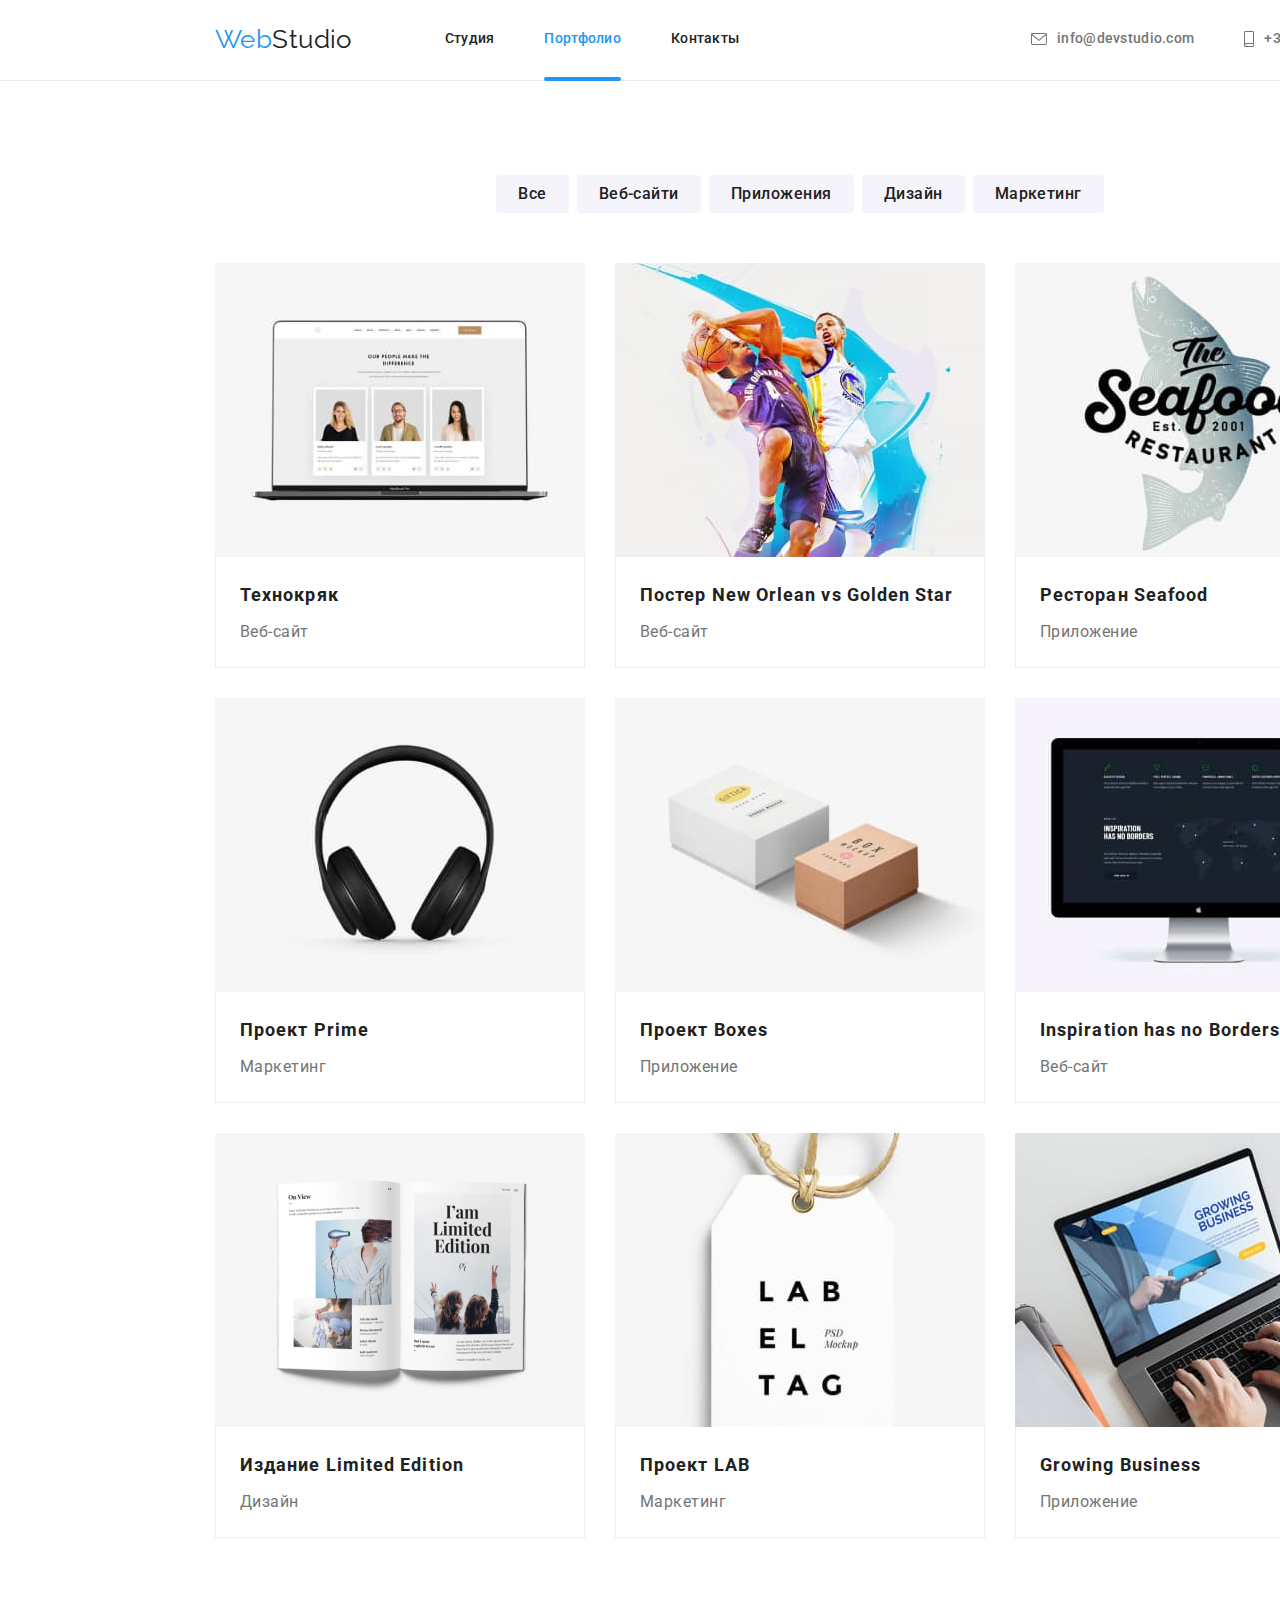
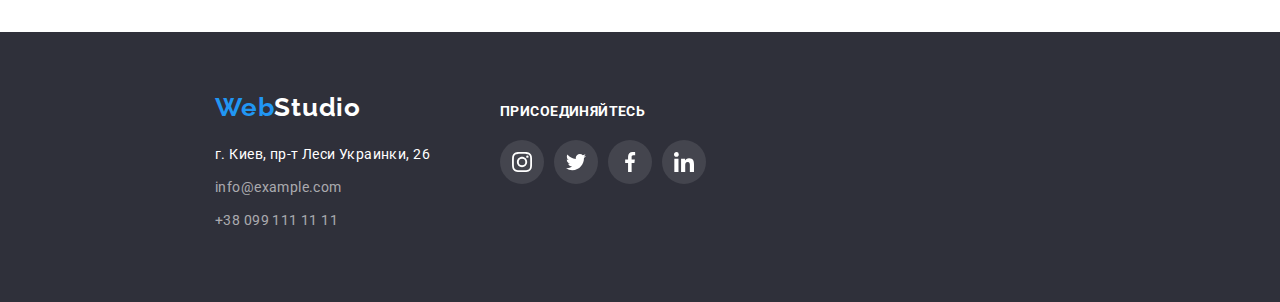
==== portfolio.html @ 532e0c5d "1" ====
<!DOCTYPE html>
<html lang="ru">
<head>
    <meta charset="UTF-8">
    <meta http-equiv="X-UA-Compatible" content="IE=edge">
    <meta name="viewport" content="width=device-width, initial-scale=1.0">
    <title>Portfolio</title>
    <link href="https://fonts.googleapis.com/css2?family=Raleway:wght@700&family=Roboto:wght@400;500;700;900&display=swap"
        rel="stylesheet">
    <link rel="stylesheet" href="https://cdnjs.cloudflare.com/ajax/libs/modern-normalize/1.1.0/modern-normalize.min.css">
    <link rel="stylesheet" href="./css/styles.css">
</head>

<body>
    
    <header class="nav">
        <div class="container">
            <nav class="main-nav">
                <a href="" class="logo-studio"><span class="logo-web">Web</span>Studio</a>
                <ul class="header-nav">
                    <li class="item"><a href="./index.html">Студия</a></li>
                    <li class="item"><a href="" class="link current">Портфолио</a></li>
                    <li class="item"><a href="">Контакты</a></li>
    
                </ul>
                <ul class="header-contacts">
                    <li class="item">
                        <a href="mailto:info@devstudio.com" class="header-nav-mail">
                            <svg width="16" height="12" class="icon-header">
                                <use href="./image/sprite.svg#icon-envelope"></use>
                            </svg>
                            info@devstudio.com
                        </a>
                    </li>
                    <li class="item">
                        <a href="tel:+380961111111" class="header-nav-tel">
                            <svg width="10" height="16" class="icon-header">
                                <use href="./image/sprite.svg#icon-smartphone"></use>
                            </svg>
                            +38 096 111 11 11
                        </a>
                    </li>
                </ul>
            </nav>
        </div>
    </header>


    <main class="section">
        <div class="container">
            <ul class="button-item">
                <li class="item">
                    <button class="button-portfolio" type="button-portfolio">Все</button>
                </li>
                <li class="item">
                    <button class="button-portfolio" type="button-portfolio">Веб-сайти</button>
                </li>
                <li class="item">
                    <button class="button-portfolio" type="button-portfolio">Приложения</button>
                </li>
                <li class="item">
                    <button class="button-portfolio" type="button-portfolio">Дизайн</button>
                </li>
                <li class="item">
                    <button class="button-portfolio" type="button">Маркетинг</button>
                </li>
            </ul>
            
            <ul class="work-list">

                <li>
                    
                    <a href="" class="work-link">
                        <div class="thumb">
                            <img src="./image/5.jpg" width="370" alt="Відкритий ноут">
                            <p class="subtitle-position">Ресурс предлагает комплексные предложения с разным уровнем функционала и сервисов.
                                Все это
                                позволит посетителю получить
                                исчерпывающие сведения о компании или частном лице.
                            </p>
                        </div>
                                                                                                                                                                                                            
                        <div class="border-card">
                            <h2 class="title">Технокряк</h2>
                            <p class="subtitle">Веб-сайт</p>
                    
                        </div>
                    </a>
                                                                                          
                </li>
                

                <li>
                    
                    <a href="" class="work-link">
                        <div class="thumb">
                            <img src="./image/6.jpg" width="370" alt="Баскетбол">
                            <p class="subtitle-position">Ресурс предлагает комплексные предложения с разным уровнем функционала и сервисов.
                                Все это
                                позволит посетителю получить
                                исчерпывающие сведения о компании или частном лице.
                            </p>
                        </div>
                        
                        <div class="border-card">
                            <h2 class="title">Постер New Orlean vs Golden Star</h2>
                            <p class="subtitle">Веб-сайт</p>
                        </div>
                    </a>
                                                                              
                </li>

                <li>
                    
                    <a href="" class="work-link">
                        <div class="thumb">
                            <img src="./image/7.jpg" width="370" alt="Постер риби">
                            <p class="subtitle-position">Ресурс предлагает комплексные предложения с разным уровнем функционала и сервисов.
                                Все это
                                позволит посетителю получить
                                исчерпывающие сведения о компании или частном лице.
                            </p>
                        </div>
                        
                        <div class="border-card">
                            <h2 class="title">Ресторан Seafood</h2>
                            <p class="subtitle">Приложение</p>
                        </div>
                    </a>
                                                                               
                </li>

                <li>
                    
                    <a href="" class="work-link">
                        <div class="thumb">
                            <img src="./image/8.jpg" width="370" alt="Навушники">
                            <p class="subtitle-position">Ресурс предлагает комплексные предложения с разным уровнем функционала и сервисов.
                                Все это
                                позволит посетителю получить
                                исчерпывающие сведения о компании или частном лице.
                            </p>
                        </div>
                        
                        <div class="border-card">
                            <h2 class="title">Проект Prime</h2>
                            <p class="subtitle">Маркетинг</p>
                        </div>
                    </a>
                                                                         
                </li>

                <li>
                    
                    <a href="" class="work-link">
                        <div class="thumb">
                            <img src="./image/9.jpg" width="370" alt="Коробки">
                            <p class="subtitle-position">Ресурс предлагает комплексные предложения с разным уровнем функционала и сервисов.
                                Все это
                                позволит посетителю получить
                                исчерпывающие сведения о компании или частном лице.
                            </p>
                        </div>
                        
                        <div class="border-card">
                            <h2 class="title">Проект Boxes</h2>
                            <p class="subtitle">Приложение</p>
                        </div>
                    </a>
                                       
                </li>

                <li>
                    
                    <a href="" class="work-link">
                        <div class="thumb">
                            <img src="./image/10.jpg" width="370" alt="Мак">
                            <p class="subtitle-position">Ресурс предлагает комплексные предложения с разным уровнем функционала и сервисов.
                                Все это
                                позволит посетителю получить
                                исчерпывающие сведения о компании или частном лице.
                            </p>
                        </div>
                        
                        <div class="border-card">
                            <h2 class="title">Inspiration has no Borders</h2>
                            <p class="subtitle">Веб-сайт</p>
                        </div>
                    </a>
                                   
                </li>

                <li>
                    
                    <a href="" class="work-link">
                        <div class="thumb">
                            <img src="./image/11.jpg" width="370" alt="Відкрита книга">
                            <p class="subtitle-position">Ресурс предлагает комплексные предложения с разным уровнем функционала и сервисов.
                                Все это
                                позволит посетителю получить
                                исчерпывающие сведения о компании или частном лице.
                            </p>
                        </div>
                        
                        <div class="border-card">
                            <h2 class="title">Издание Limited Edition</h2>
                            <p class="subtitle">Дизайн</p>
                        </div>
                    </a>
                                      
                </li>

                <li>
                    
                    <a href="" class="work-link">
                        <div class="thumb">
                            <img src="./image/12.jpg" width="370" alt="Кулон">
                            <p class="subtitle-position">Ресурс предлагает комплексные предложения с разным уровнем функционала и сервисов.
                                Все это
                                позволит посетителю получить
                                исчерпывающие сведения о компании или частном лице.
                            </p>
                        </div>
                        
                        <div class="border-card">
                            <h2 class="title">Проект LAB</h2>
                            <p class="subtitle">Маркетинг</p>
                        </div>
                    </a>
                    
                </li>

                <li>
                    
                    <a href="" class="work-link">
                        <div class="thumb">
                            <img src="./image/13.jpg" width="370" alt="Відкритий ноут">
                            <p class="subtitle-position">Ресурс предлагает комплексные предложения с разным уровнем функционала и сервисов.
                                Все это
                                позволит посетителю получить
                                исчерпывающие сведения о компании или частном лице.
                            </p>
                        </div>
                        
                        <div class="border-card">
                            <h2 class="title">Growing Business</h2>
                            <p class="subtitle">Приложение</p>
                        </div>
                    </a>
                                        
                </li>
            
            </ul>
        </div>
    
    </main>

    <footer class="footer-phone">
        <div class="general-footer">
            <div class="container-footer">
                <a href="" class="logo-studio-white"><span class="logo-web">Web</span>Studio</a>
                <address>
                    <p class="address-block">
                        <span class="city-address">г. Киев, пр-т Леси Украинки, 26</span>
                        <a href="maito:info@example.com" class="link">info@example.com</a>
                        <a href="tel:+380991111111" class="link">+38 099 111 11 11</a>
                    </p>
                </address>
            </div>
    
            <div class="container-join">
                <h3 class="join-title">ПРИСОЕДИНЯЙТЕСЬ</h3>
                <ul class="social-links-join">
                    <li class="item">
                        <a href="" class="link-join">
                            <svg width="20" height="20" class="icon">
                                <use href="./image/sprite.svg#icon-instagram"></use>
                            </svg>
                        </a>
                    </li>
                    <li class="item">
                        <a href="" class="link-join">
                            <svg width="20" height="20" class="icon">
                                <use href="./image/sprite.svg#icon-twitter"></use>
                            </svg>
                        </a>
                    </li>
                    <li class="item">
                        <a href="" class="link-join">
                            <svg width="20" height="20" class="icon">
                                <use href="./image/sprite.svg#icon-facebook"></use>
                            </svg>
                        </a>
                    </li>
                    <li class="item">
                        <a href="" class="link-join">
                            <svg width="20" height="20" class="icon">
                                <use href="./image/sprite.svg#icon-linkedin"></use>
                            </svg>
                        </a>
                    </li>
                </ul>
            </div>
        </div>
    
    </footer>


</body>
</html>
---- css/styles.css ----
:root{
    --primary-text-color:#FFFFFF;
    --title-text-color:#212121;
    --subtitle-text-color:#757575;
    --link-text-color:#2196F3;
    --transition-duration: 250ms;
    --transition-timing-function: cubic-bezier(0.4, 0, 0.2, 1);
}

ul{
    list-style: none;
}

.list {
    padding: 0;
    margin: 0;

    list-style: none;
}

body{
    font-family:'Roboto', sans-serif;
    font-size: 14px;
    line-height: 1.14;
    letter-spacing: 0.03em;

    color: var(--title-text-color);
}

h1,h2,h3,p,ul {
    margin: 0;
    padding: 0;
}

.container {
    width: 1200px;
    margin-left: auto;
    margin-right: auto;
    padding-left: 15px;
    padding-right: 15px;
}

.section {
    width: 1600px;
    margin-left: auto;
    margin-right: auto;
    padding-top: 94px;
    padding-bottom: 94px;
    /* outline: 2px solid tomato; */

}

img {
    display: block;
}

/* Хедер */

.header-nav{
    padding: 0;
    margin: 0;
    display: flex;
    margin-left: 93px;
    
}

.nav{
    width: 1600px;
    margin-left: auto;
    margin-right: auto;
    border-bottom: 1px solid #ECECEC;
    /* outline: 2px solid tomato; */

    background-color: var(--primary-text-color);
}


/* Колір логотипу */

.logo-web, .logo-studio{
    font-family: 'Raleway';
    font-size: 26px;
    line-height: 1.19;
    text-decoration: none;

    color: var(--link-text-color);
}

.logo-studio{
    color: var(--title-text-color);

    transition: color var(--transition-duration) var(--transition-timing-function);
}

.logo-studio:hover{
    color: var(--link-text-color);
}

/* Кольори ссилок хедера */


.main-nav{
    display: flex;
    align-items: center;
    padding-top: 24px;
    padding-bottom: 25px;
    
}

/* .header-nav .item:not(:last-child){
    margin-right: 50px;
} */

.header-nav .item + .item{
    margin-left: 50px;
}

.header-contacts{
    display: flex;
    margin-left: auto;
}

.header-contacts .item + .item{
    margin-left: 50px;
}

.header-nav a{
    text-decoration: none;
    font-weight: 500;
    letter-spacing: 0.02em;

    color: var(--title-text-color);

    transition: color var(--transition-duration) var(--transition-timing-function);
    
}

.header-nav a:hover, 
.header-nav a:focus{
    fill: #2196F3;
    color: var(--link-text-color);
}

.header-nav-mail{
    display: flex;
    align-items: center;
    text-decoration: none;
    font-weight: 500;
    letter-spacing: 0.02em;

    color: var(--subtitle-text-color);

    transition: color var(--transition-duration) var(--transition-timing-function);
}

.header-nav-mail:hover,
.header-nav-mail:focus {
    color: var(--link-text-color);
}


.header-nav-tel{
    display: flex;
    align-items: center;
    text-decoration: none;
    font-weight: 500;
    letter-spacing: 0.02em;

    color: var(--subtitle-text-color);

    transition: color var(--transition-duration) var(--transition-timing-function);
}

.header-nav-tel:hover,
.header-nav-tel:focus {
    color: var(--link-text-color);
}


.icon-header{
    fill: var(--subtitle-text-color);
    align-items: center;
    margin-right: 10px;

    transition: fill var(--transition-duration) var(--transition-timing-function);
}

/* .icon-header:hover{
    fill: var(--link-text-color);
} */

.header-nav-mail:hover .icon-header{
    fill: var(--link-text-color);
}

.header-nav-tel:hover .icon-header {
    fill: var(--link-text-color);
}


.header-nav .link.current{
    color: var(--link-text-color); 
   
}



.item{
    position: relative;
}


.current::after {
    content: "";
    display: flex;
    position: absolute;
    width: 100%;
    height: 4px;
    top: 46px;
    
    background: #2196F3;
    border-radius: 2px;

}




/* Герой */

.section-overlay{
    max-width: 1600px;
    height: 600px;
    margin-left: auto;
    margin-right: auto;
    padding-top: 200px;
    /* outline: 2px tomato solid; */

    background-image: linear-gradient( rgba(47, 48, 58, 0.4), rgba(47, 48, 58, 0.4)),
    url(../image/Img.jpg);

    background-size: contain;
    background-repeat: no-repeat;
    background-position: center;
    /* border: 1px solid #000000; */
    box-shadow: 0px 4px 4px rgba(0, 0, 0, 0.25);
}

.section-exception {
    width: 1600px;
    margin-left: auto;
    margin-right: auto;
    padding-top: 94px;
    /* outline: 2px solid tomato; */
}

.section-title{
    margin-bottom: 50px;

    font-weight: 700;
    font-size: 36px;
    line-height: 1.17;
    text-align: center;
}

.section-item{
    display: flex;
    justify-content:space-between;
}

.title-text{
    margin-bottom: 10px;

    font-size: 14px;
    font-weight: 700;
    text-transform: uppercase;
    
}

.subtitle-text{
    line-height: 1.71;    

    color: var(--subtitle-text-color);
}

.title-name{
    margin-bottom: 10px;
    margin-top: 30px;

    font-weight: 500;
    font-size: 16px;
    line-height: 1.19;
    text-align: center;
    
}

.text-item {
    display: flex;
    justify-content: space-between;

}

.text-item .item{
    display: block;
    max-width: 270px;
}

.item .box-icon{
    width: 270px;
    height: 120px;
    background-color: #F5F4FA;
    border-radius: 4px;
    margin-bottom: 30px;
}


.box-icon{
    display: flex;
    justify-content: center;
    align-items: center;
}

/* .icon-antenna::before{
    background-image: url(../image/antenna\ 1.svg);
} */

/* .icon-clock::before{
    background-image: url(../image/clock\ 1.svg);
} */

/* .icon-diagram::before{
    background-image: url(../image/diagram\ 1.svg);
} */

/* .icon-astronaut::before{
    background-image: url(../image/astronaut\ 1.svg);
} */

/* .text-item .item {
    max-width: 270px;

} */


.image-position {
    position: relative;

}

.thumb-position {
    position: absolute;

    display: flex;
    justify-content: center;
    align-items: center;
    width: 370px;
    height: 70px;
    background: rgba(47, 48, 58, 0.8);
    bottom: 0;

}

.title-position{
    
    font-family: 'Roboto';
    font-style: normal;
    font-weight: 700;
    font-size: 14px;
    line-height: 1.14;
    letter-spacing: 0.03em;
    text-transform: uppercase;

    color: var(--primary-text-color);

}





.team-item{
    display: flex;
    justify-content: space-between;
}

.team-item .item{
    border-radius: 0px 0px 4px 4px;
    box-shadow: 0px 1px 3px rgba(0, 0, 0, 0.12), 0px 1px 1px rgba(0, 0, 0, 0.14), 0px 2px 1px rgba(0, 0, 0, 0.2);

    background-color: var(--primary-text-color);
}

.section-team {
    width: 1600px;
    margin-left: auto;
    margin-right: auto;
    padding-top: 94px;
    padding-bottom: 94px;
    /* outline: 2px solid tomato; */

    background-color: #F5F4FA;

}

.hero {
    text-align: center;
    
}

.social-links{
    display: flex;
    margin-top: 16px;
    margin-bottom: 30px;
    justify-content: space-evenly;
}


.social-links .icon{
    fill: #AFB1B8;

    transition: fill var(--transition-duration) var(--transition-timing-function);
    
}

.link .icon:hover {
    fill: var(--primary-text-color);
    
}

.social-links .link{
    display: flex;
    justify-content: center;
    align-items: center;
    
    width: 44px;
    height: 44px;
    border-radius: 50%;
    background-color: var(--primary-text-color);

    transition: background-color var(--transition-duration) var(--transition-timing-function);
    
}

.social-links .link:hover{
    background-color: #2196F3;
}

.link:hover .icon{
    fill: var(--primary-text-color);
}


/* Колір головного заголовку(Ефективні...)*/

.hero-title {
    margin-bottom: 30px;

    font-weight: 900;
    font-size: 44px;
    line-height: 1.36;
    text-align: center;
    letter-spacing: 0.06em;
    text-transform: uppercase;
    text-align: center;

    color: var(--primary-text-color);
     
}


/* Колір заголовків посад команди */
.subtitle-specialty{

    font-size: 16px;
    line-height: 1.19;
    text-align: center;

    color: var(--subtitle-text-color);
}


/* Button */

.button{
    padding: 10px 32px 10px 32px;
    border-radius: 4px;
    border: 0;
    min-width: 200px;
    
    font-weight: 700;
    font-size: 16px;
    line-height: 1.88;
    letter-spacing: 0.06em;
    cursor: pointer;
    
    color: var(--primary-text-color);
    background-color: var(--link-text-color);
}



/* Нова секція */

.svg-list{
    display: flex;
}


.svg-list .section-icon{
    width: 170px;
    height: 92px;
    border: 1px solid #AFB1B8;
    border-radius: 4px;
}

.svg-list .item + .item{
    margin-left: 30px;
}

.section-icon .link{
    display: block;
    width: 170px;
    height: 92px;
}

.section-icon .link{
    display: flex;
    justify-content: center;
    align-items: center;
}


.icon-group{
    fill: #AFB1B8;

    transition: fill var(--transition-duration) var(--transition-timing-function);
}

.link:hover .icon-group {
    fill: #2196F3;
}

.section-icon:hover {
    border: 1px solid var(--link-text-color);

    transition: border var(--transition-duration) var(--transition-timing-function);
}


/* Футер */


.footer-phone{
    width: 1600px;
    margin-left: auto;
    margin-right: auto;

    background-color: #2F303A;
}

.general-footer {
    display: flex;
    width: 1200px;
    margin-left: auto;
    margin-right: auto;
    padding-left: 15px;
    padding-right: 15px;

}

.container-footer{
    padding-top: 60px;
    padding-bottom: 60px;
    

}

.container-join {
    display: block;
    padding-left: 70px;
    padding-top: 72px;

}

.join-title{
    margin-bottom: 20px;

    color: var(--primary-text-color);
    font-family: 'Roboto';
    font-weight: 700;
    font-size: 14px;
    line-height: 1.14
    letter-spacing: 0.03em;
    text-transform: uppercase;  
    
}

.link .icon{
    display: block;
    justify-content: center;
    align-items: center;
       
}

.link-join{
    display: flex;
    background-color: rgba(255, 255, 255, 0.1);
    width: 44px;
    height: 44px;
    border-radius: 50%;
    justify-content: center;
    align-items: center;

    transition: background-color var(--transition-duration) var(--transition-timing-function);
}

.link-join:hover{
    background: var(--link-text-color);
}


.social-links-join .item + .item{
    margin-left: 10px;
    
}

/* .social-links-join .item:not(:last-child){
    margin-right: 10px;
} */


.social-links-join .icon{
    fill: var(--primary-text-color);
    
}

.logo-studio-white{
    text-decoration: none;
    font-family: 'Raleway';
    font-weight: 700;
    font-size: 26px;
    line-height: 1.19;
    letter-spacing: 0.03em;

    color: #FFFFFF;
}

.city-address{
    display: block;
    margin-bottom: 9px;
    margin-top: 20px;

    font-style: normal;
    line-height: 1.71;
    letter-spacing: 0.03em;
    
    color: #FFFFFF;
}

.address-block .link{
    width:max-content;
}

.address-block .link{
    display: block;
    margin-bottom: 9px;

    font-style: normal;
    line-height: 1.7;
    letter-spacing: 0.03em;
    text-decoration: none;

    color: rgba(255, 255, 255, 0.6);


    transition: color var(--transition-duration) var(--transition-timing-function);
}

.address-block a:hover,
.address-block a:focus {
    color: var(--link-text-color);
}



.social-links-join{
    display: flex;
}


/* Портфоліо */

.button-portfolio{
    padding: 6px 22px 6px 22px;
    border-radius: 4px;
    border: 0;

    font-family: 'Roboto';
    font-style: normal;
    font-weight: 500;
    font-size: 16px;
    line-height: 1.63;
    text-align: center;
    letter-spacing: 0.03em;
    cursor: pointer;

    color: var(--title-text-color);
    background-color: #F5F4FA;


    transition: background-color var(--transition-duration) var(--transition-timing-function),
    color var(--transition-duration) var(--transition-timing-function),
    box-shadow var(--transition-duration) var(--transition-timing-function);
    
}

.button-portfolio:hover,
.button-portfolio:focus{
    color: var(--primary-text-color);
    background: var(--link-text-color);
    box-shadow: 0px 3px 1px rgba(0, 0, 0, 0.1), 0px 1px 2px rgba(0, 0, 0, 0.08), 0px 2px 2px rgba(0, 0, 0, 0.12);
}

.button-item{
    display:flex;
    justify-content: center;
    
}

.button-item .item + .item{
    margin-left: 8px;
    
}

.work-list .title{
    margin-top: 20px;
    margin-bottom: 4px;
    margin-left: 24px;
    display: inline-block;

    font-family: 'Roboto';
    font-style: normal;
    font-weight: 700;
    font-size: 18px;
    line-height: 2;
    letter-spacing: 0.06em;

    color: #212121;

}

.work-list .subtitle{
    font-family: 'Roboto';
    font-style: normal;
    font-weight: 400;
    font-size: 16px;
    line-height: 1.88;
    letter-spacing: 0.03em;
    color: #757575;
    margin-bottom: 20px;
    margin-left: 24px;

    
}

.work-list{
    margin-top: 50px;
    display: flex;
    flex-wrap: wrap;
    justify-content: space-between;
}

.border-card{
    border-bottom: 1px solid #EEEEEE;
    border-left: 1px solid #EEEEEE;
    border-right: 1px solid #EEEEEE;
    
}


.work-list li{
    margin-bottom: 30px;
    /* border: 1px solid #EEEEEE;
    justify-content: space-between; */
}

.work-list li:nth-last-child(-n + 3){
    margin-bottom: 0;
}

.work-link{
    display: block;
    text-decoration: none;

    transition: box-shadow var(--transition-duration) var(--transition-timing-function);

    
}

.work-link:hover{
    box-shadow: 0px 1px 1px rgba(0, 0, 0, 0.12), 0px 4px 4px rgba(0, 0, 0, 0.06), 1px 4px 6px rgba(0, 0, 0, 0.16);
}



/* Виїзд тексту */

.thumb{
    overflow: hidden;
    
    position: relative;

}

.subtitle-position{
    position: absolute;
    top: 0;
    right: 0;
    opacity: 1;
  

    font-family: 'Roboto';
    font-style: normal;
    font-weight: 400;
    font-size: 18px;
    line-height: 1.56;
    letter-spacing: 0.03em;


    color: var(--primary-text-color);
    background: rgba(33, 150, 243, 0.9);

    padding-top: 63px;
    padding-left: 24px;
    padding-bottom: 63px;
    padding-right: 24px;

    transform: translateY(100%);

    transition: transform var(--transition-duration) var(--transition-timing-function);
    

}

.work-link:hover .subtitle-position {
    opacity: 1;

    transform: translateY(0);
 
}


/* Модальне вікно */

.backdrop{
    position: fixed;
    top: 0;
    left: 0;
    width: 100%;
    height: 100%;
   
   
    background-color: rgba(0, 0, 0, 0.2);

    transition: opacity 1000ms cubic-bezier(0.4, 0, 0.2, 1);
}


.modal{
    position: absolute;
    width: 528px;
    height: 581px;
    background: #FFFFFF;
    box-shadow: 0px 1px 3px rgba(0, 0, 0, 0.12), 0px 1px 1px rgba(0, 0, 0, 0.14), 0px 2px 1px rgba(0, 0, 0, 0.2);
    border-radius: 4px;

    top: 50%;
    left: 50%;
    transform: translate(-50%, -50%) scale(1);

    transition: transform 750ms cubic-bezier(0.4, 0, 0.2, 1);

}


.backdrop.is-hidden .modal{
    transform: translate(-50%, -50%) scale(0);
}


.backdrop.is-hidden{
    opacity: 0;
    pointer-events: none;
}


.button-close{
    display: flex;
    justify-content: center;
    align-items: center;

    width: 30px;
    height: 30px;

    background-color: var(--primary-text-color);
    border: 1px solid rgba(0, 0, 0, 0.1);
    border-radius: 50%;
    cursor: pointer;

    transition: fill var(--transition-duration) var(--transition-timing-function);
    
}


.button-thumb{
    display: flex;
    justify-content: right;
    margin-top: 8px;
    margin-right: 8px;
}


.button-close:hover{
    fill: var(--link-text-color);

}
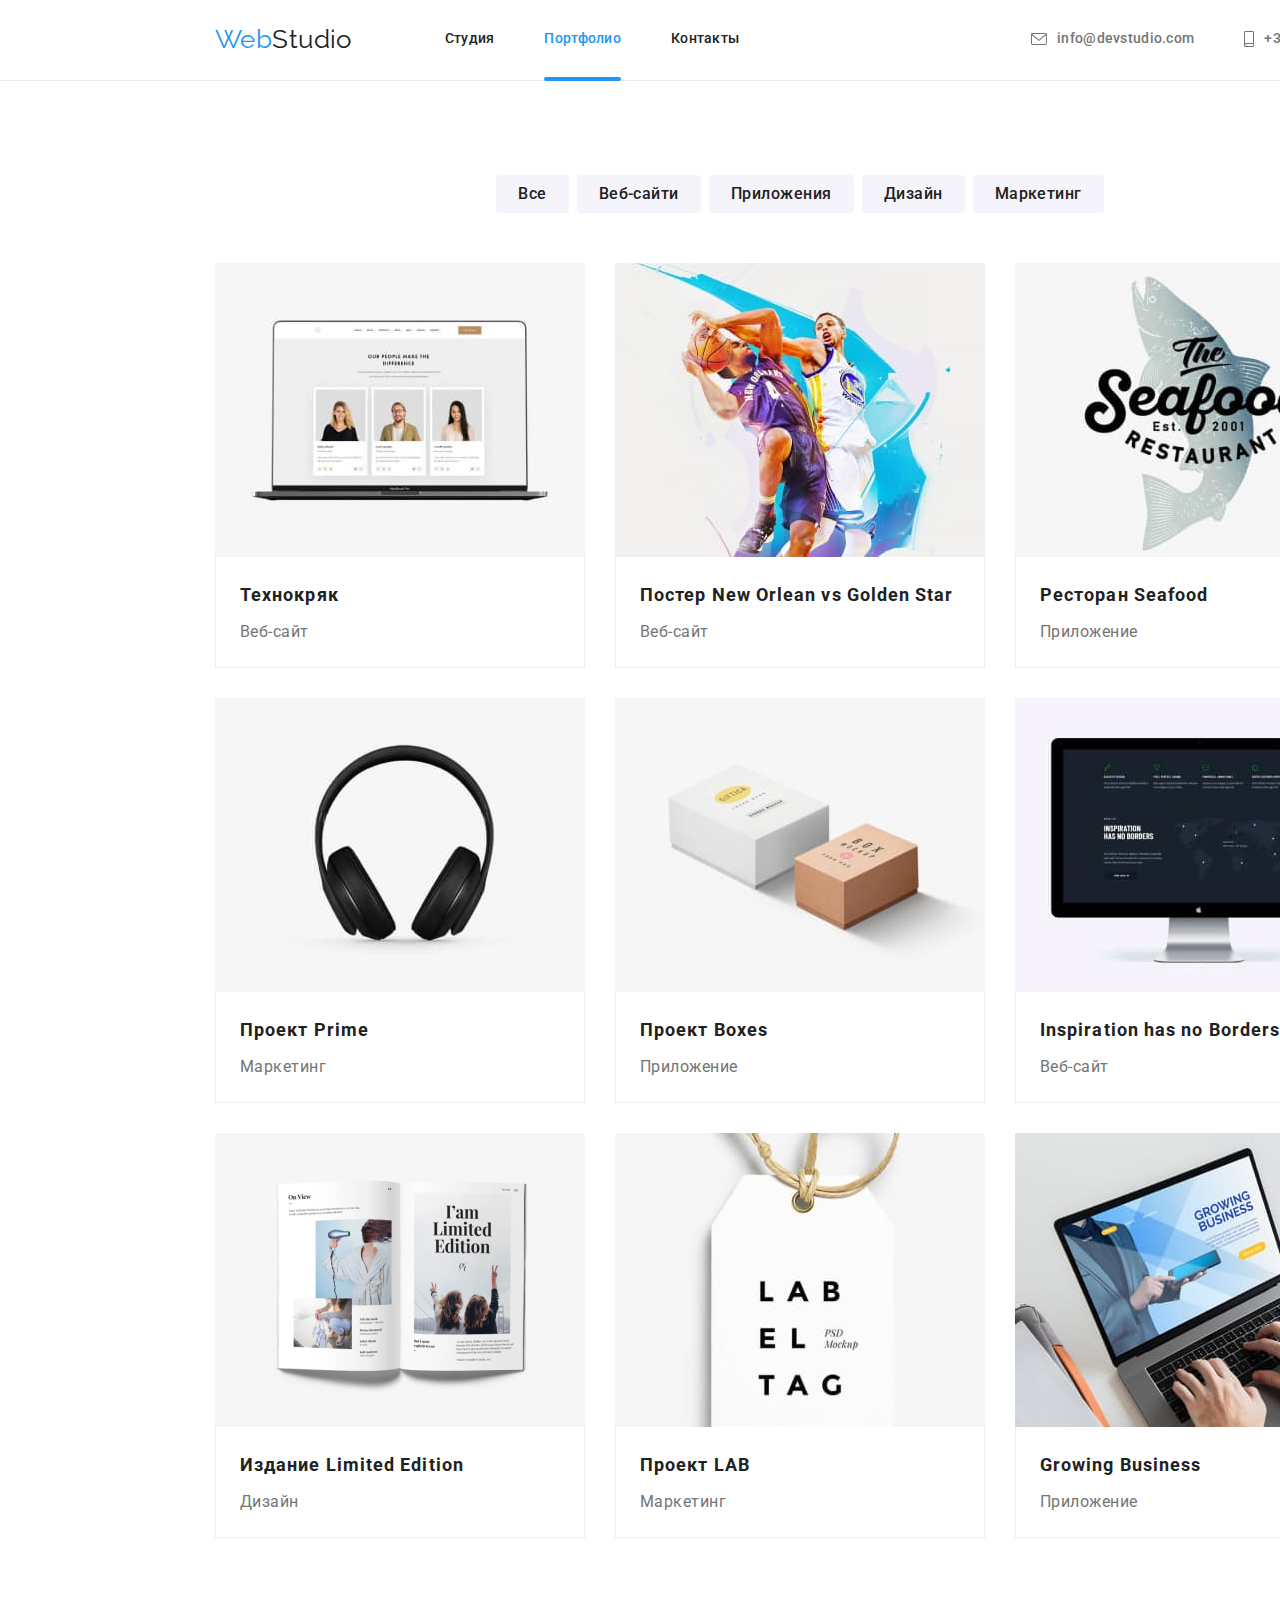
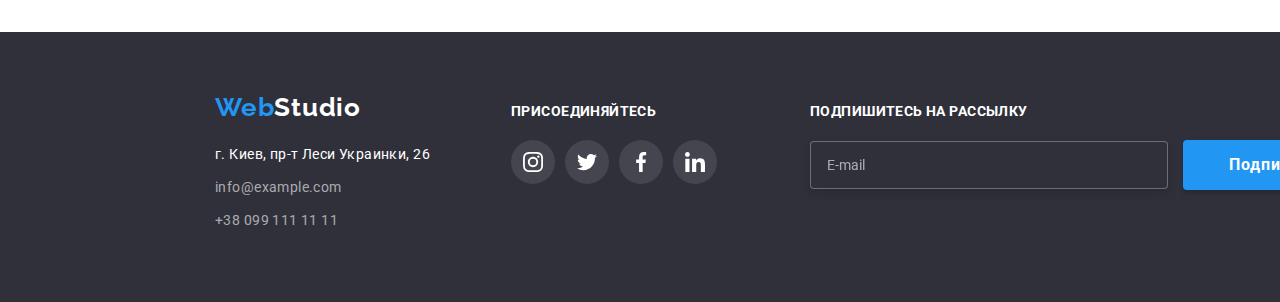
==== commit 4de01632: "6" ====
--- a/portfolio.html
+++ b/portfolio.html
@@ -50,16 +50,16 @@
         <div class="container">
             <ul class="button-item">
                 <li class="item">
-                    <button class="button-portfolio" type="button-portfolio">Все</button>
-                </li>
-                <li class="item">
-                    <button class="button-portfolio" type="button-portfolio">Веб-сайти</button>
-                </li>
-                <li class="item">
-                    <button class="button-portfolio" type="button-portfolio">Приложения</button>
-                </li>
-                <li class="item">
-                    <button class="button-portfolio" type="button-portfolio">Дизайн</button>
+                    <button class="button-portfolio" type="button">Все</button>
+                </li>
+                <li class="item">
+                    <button class="button-portfolio" type="button">Веб-сайти</button>
+                </li>
+                <li class="item">
+                    <button class="button-portfolio" type="button">Приложения</button>
+                </li>
+                <li class="item">
+                    <button class="button-portfolio" type="button">Дизайн</button>
                 </li>
                 <li class="item">
                     <button class="button-portfolio" type="button">Маркетинг</button>
@@ -301,6 +301,20 @@
                     </li>
                 </ul>
             </div>
+
+            <div class="container-form">
+            
+                <form class="form-footer">
+            
+                    <label class="form-title" for="mail">Подпишитесь на рассылку</label>
+                    <input type="email" name="mail" id="mail" placeholder="E-mail">
+            
+            
+                    <button type="submit">Подписаться</button>
+            
+                </form>
+            
+            </div>
         </div>
     
     </footer>
--- a/css/styles.css
+++ b/css/styles.css
@@ -32,6 +32,7 @@
     padding: 0;
 }
 
+
 .container {
     width: 1200px;
     margin-left: auto;
@@ -497,6 +498,10 @@
     background-color: var(--link-text-color);
 }
 
+.button:hover{
+    background-color: teal;
+}
+
 
 
 /* Нова секція */
@@ -577,10 +582,12 @@
 
 .container-join {
     display: block;
-    padding-left: 70px;
+    padding-left: 81px;
     padding-top: 72px;
 
 }
+
+
 
 .join-title{
     margin-bottom: 20px;
@@ -803,6 +810,7 @@
 
 
 
+
 /* Виїзд тексту */
 
 .thumb{
@@ -925,4 +933,248 @@
 
 }
 
-
+.form-title{
+    display: block;
+    margin-bottom: 20px;
+    
+    color: var(--primary-text-color);
+    font-family: 'Roboto';
+    font-weight: 700;
+    font-size: 14px;
+    line-height: 1.14 letter-spacing: 0.03em;
+    text-transform: uppercase;
+}
+
+
+/* Форма до модального вікна  */
+
+.form-modal{
+    /* width: 528px; */
+    /* outline: 2px solid tomato; */
+    /* margin-left: auto;
+    margin-right: auto; */
+    padding-top: 30px;
+    padding-left: 40px;
+    padding-right: 40px;
+}
+
+.form-field{
+    /* outline: 2px solid blue; */
+    margin-bottom: 28px;
+    display: flex;
+    flex-direction: column;
+    position: relative;
+   
+}
+
+.form-field .name,
+.form-field .tel,
+.form-field .mail{
+
+    /* margin-bottom: 4px; */
+
+    /* font-family: 'Roboto';
+    font-style: normal; */
+    font-weight: 400;
+    font-size: 12px;
+    line-height: 1.16;
+    letter-spacing: 0.01em;
+
+    color: var(--subtitle-text-color);
+
+    position: absolute;
+    top: 50%;
+    left: 40px;
+    
+    transform: translateY(-50%);
+
+    transition: transform 250ms cubic-bezier(0.4, 0, 0.2, 1);
+
+    cursor: pointer;
+    
+}
+
+.form-field input:focus + label,
+.form-field input:not(:placeholder-shown) + label{
+    transform: translateY(-40px); 
+}
+
+
+.form-field .icon{
+    position: absolute;
+    
+    top: 50%;
+    left: 12px;
+    
+    transform: translateY(-50%);
+
+    cursor: pointer;
+}
+
+
+/* .form-field input ~ .icon{
+    background-color: blue;
+    border-radius: 2px;
+} */
+
+.form-field input{
+    padding-left: 40px;
+    padding-right: 16px;
+    padding-top: 12px;
+    padding-bottom: 12px;
+
+    /* margin-bottom: 28px; */
+
+    border: 1px solid rgba(33, 33, 33, 0.2);
+    border-radius: 4px;
+
+    cursor: pointer;
+}
+
+.form-field textarea{
+    border: 1px solid rgba(33, 33, 33, 0.2);
+    border-radius: 4px;
+
+}
+
+.form-field .comment{
+    width: max-content;
+    font-size: 12px;
+    line-height: 14px;
+    letter-spacing: 0.01em;
+
+    color: var(--subtitle-text-color);
+    margin-bottom: 4px;
+}
+
+textarea {
+    resize: none;
+    padding-left: 16px;
+    padding-right: 16px;
+    padding-top: 12px;
+    padding-bottom: 12px;
+}
+
+
+.title-form{
+    /* font-family: 'Roboto'; */
+    /* font-style: normal; */
+    font-weight: 700;
+    font-size: 20px;
+    line-height: 1.15;
+    text-align: center;
+    /* letter-spacing: 0.03em; */
+
+    color: var(--title-text-color);
+
+    margin-top: 2px;
+}
+
+
+.button-form{
+    display: flex;
+    justify-content: center;
+
+    margin-top: 30px;
+
+}
+
+.button-form button{
+    display: flex;
+    width: 200px;
+    height: 50px;
+    justify-content: center;
+    align-items: center;
+
+    cursor: pointer;
+
+    background: var(--link-text-color);
+    box-shadow: 0px 4px 4px rgba(0, 0, 0, 0.15);
+    border: 0;
+    border-radius: 4px;
+    
+
+    /* font-family: 'Roboto';
+    font-style: normal; */
+    font-weight: 700;
+    font-size: 16px;
+    line-height: 1.88;
+    letter-spacing: 0.06em;
+
+    color: var(--primary-text-color);
+    
+}
+
+.button-form button:hover{
+    background-color: teal;
+}
+
+
+.form-link{
+    background-color: #2196F3;
+}
+
+
+/* Форма до футера */
+
+.container-form {holder
+    display: block;
+    padding-left: 93px;
+    padding-top: 72px;
+
+}
+
+.form-footer input{
+    
+    width: 358px;
+    padding-left: 16px;
+    padding-top: 15px;
+    padding-bottom: 15px;
+    padding-right: 16px;
+
+    background-color: #2F303A;
+
+    border: 1px solid rgba(255, 255, 255, 0.3);
+    filter: drop-shadow(0px 4px 4px rgba(0, 0, 0, 0.15));
+    border-radius: 4px;
+
+}
+
+
+.form-footer input::placeholder{
+    color: rgba(255, 255, 255, 0.6);
+}
+
+
+.form-footer button{
+    width: 200px;
+    height: 50px;
+
+    margin-left: 12px;
+
+    background: var(--link-text-color);
+    box-shadow: 0px 4px 4px rgba(0, 0, 0, 0.15);
+    border-radius: 4px;
+    border: 0;
+
+    /* font-family: 'Roboto'; */
+    /* font-style: normal; */
+    font-weight: 700;
+    font-size: 16px;
+    line-height: 1.88;
+    
+    letter-spacing: 0.06em;
+
+    color: var(--primary-text-color);
+    cursor: pointer;
+    
+}
+
+.form-footer button:hover{
+    background-color: teal;
+}
+
+
+.link-form{
+    color: var(--link-text-color);
+}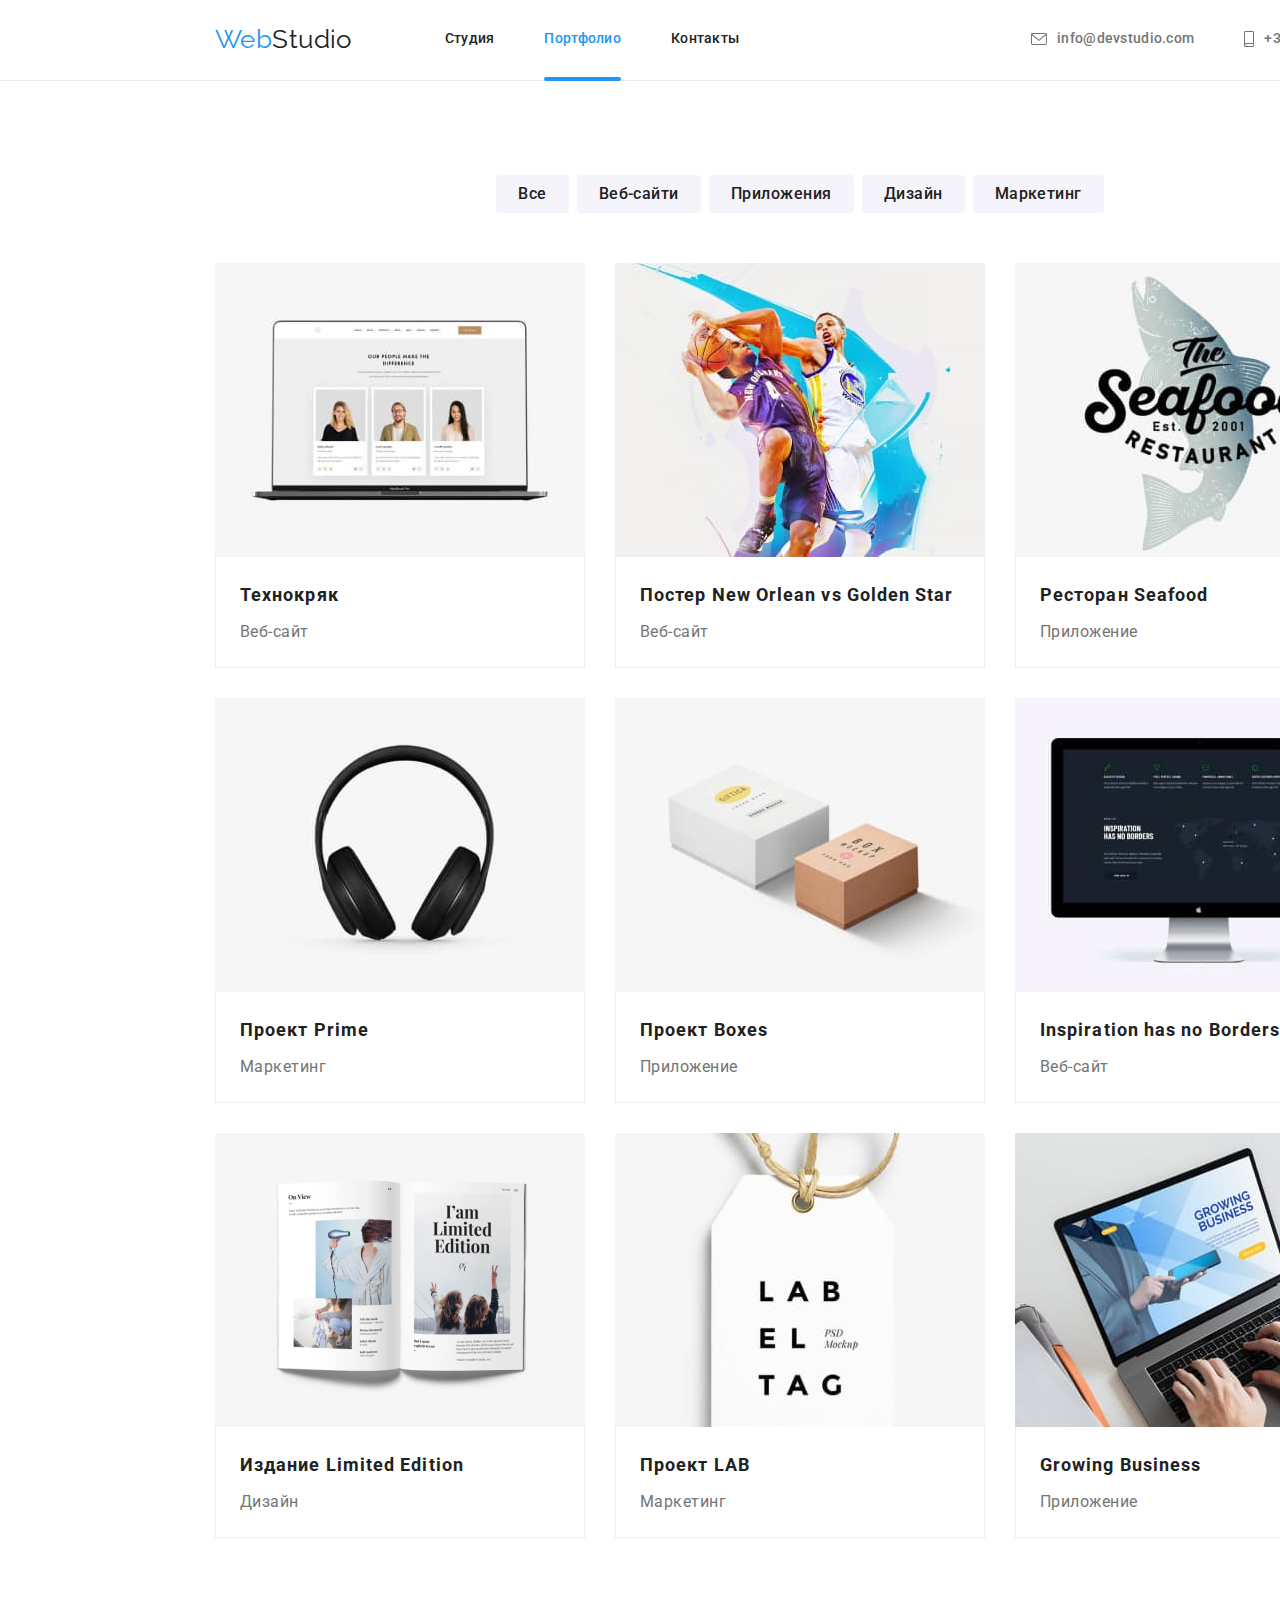
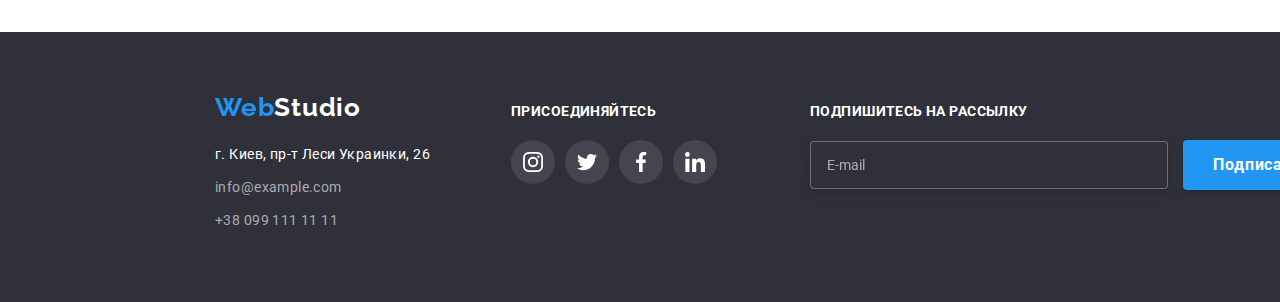
==== commit ef5b239a: "7" ====
--- a/portfolio.html
+++ b/portfolio.html
@@ -310,7 +310,12 @@
                     <input type="email" name="mail" id="mail" placeholder="E-mail">
             
             
-                    <button type="submit">Подписаться</button>
+                    <button type="submit">
+                        <svg class="icon" width="24px" height="24px">
+                            <use href="./image/sprite.svg#icon-icon-send"></use>
+                        </svg>
+                        Подписаться
+                    </button>
             
                 </form>
             
--- a/css/styles.css
+++ b/css/styles.css
@@ -958,13 +958,26 @@
     padding-right: 40px;
 }
 
-.form-field{
+.form-field:not(:last-child){
     /* outline: 2px solid blue; */
     margin-bottom: 28px;
     display: flex;
     flex-direction: column;
     position: relative;
    
+}
+
+
+.form-field:nth-child(3){
+    margin-bottom: 10px;
+}
+
+.form-field:nth-child(4){
+    margin-bottom: 20px;
+}
+
+.form-field:nth-child(5) {
+    display: block;
 }
 
 .form-field .name,
@@ -997,12 +1010,13 @@
 .form-field input:focus + label,
 .form-field input:not(:placeholder-shown) + label{
     transform: translateY(-40px); 
+
 }
 
 
 .form-field .icon{
     position: absolute;
-    
+
     top: 50%;
     left: 12px;
     
@@ -1010,6 +1024,12 @@
 
     cursor: pointer;
 }
+
+
+.form-field:hover .icon{
+    fill: var(--link-text-color);
+}
+
 
 
 /* .form-field input ~ .icon{
@@ -1031,10 +1051,24 @@
     cursor: pointer;
 }
 
+.form-field input:hover,
+.form-field input:focus{
+    border: 1px solid var(--link-text-color);
+    outline: var(--link-text-color);
+    
+}
+
+
 .form-field textarea{
     border: 1px solid rgba(33, 33, 33, 0.2);
     border-radius: 4px;
 
+}
+
+.form-field textarea:hover,
+.form-field textarea:focus {
+    border: 1px solid var(--link-text-color);
+    outline: var(--link-text-color);
 }
 
 .form-field .comment{
@@ -1047,12 +1081,26 @@
     margin-bottom: 4px;
 }
 
-textarea {
+.form-field .policy{
+
+    font-size: 12px;
+    line-height: 14px;
+    letter-spacing: 0.01em;
+
+    color: var(--subtitle-text-color);
+
+}
+
+
+textarea{
     resize: none;
     padding-left: 16px;
     padding-right: 16px;
     padding-top: 12px;
     padding-bottom: 12px;
+
+    width: 100%;
+    height: 120px;
 }
 
 
@@ -1133,11 +1181,20 @@
     padding-right: 16px;
 
     background-color: #2F303A;
+    color: var(--primary-text-color);
 
     border: 1px solid rgba(255, 255, 255, 0.3);
     filter: drop-shadow(0px 4px 4px rgba(0, 0, 0, 0.15));
     border-radius: 4px;
-
+    cursor: pointer;
+    
+
+}
+
+.form-footer input:hover,
+.form-footer input:focus{
+    /* border: 1px solid rgba(255, 255, 255, 0.3); */
+    outline: rgba(255, 255, 255, 0.3);
 }
 
 
@@ -1151,8 +1208,12 @@
     height: 50px;
 
     margin-left: 12px;
-
-    background: var(--link-text-color);
+    padding-top: 10px;
+    padding-bottom: 10px;
+    padding-left: 29px;
+    padding-right: 62px;
+
+    background-color: var(--link-text-color);
     box-shadow: 0px 4px 4px rgba(0, 0, 0, 0.15);
     border-radius: 4px;
     border: 0;
@@ -1167,6 +1228,9 @@
 
     color: var(--primary-text-color);
     cursor: pointer;
+
+    position: relative;
+    transition: background-color var(--transition-duration) var(--transition-timing-function);
     
 }
 
@@ -1177,4 +1241,14 @@
 
 .link-form{
     color: var(--link-text-color);
+}
+
+button .icon{
+    position: absolute;
+    right: 0;
+    top: 0;
+    transform: translateY(50%);
+    margin-right: 28px;
+    
+
 }